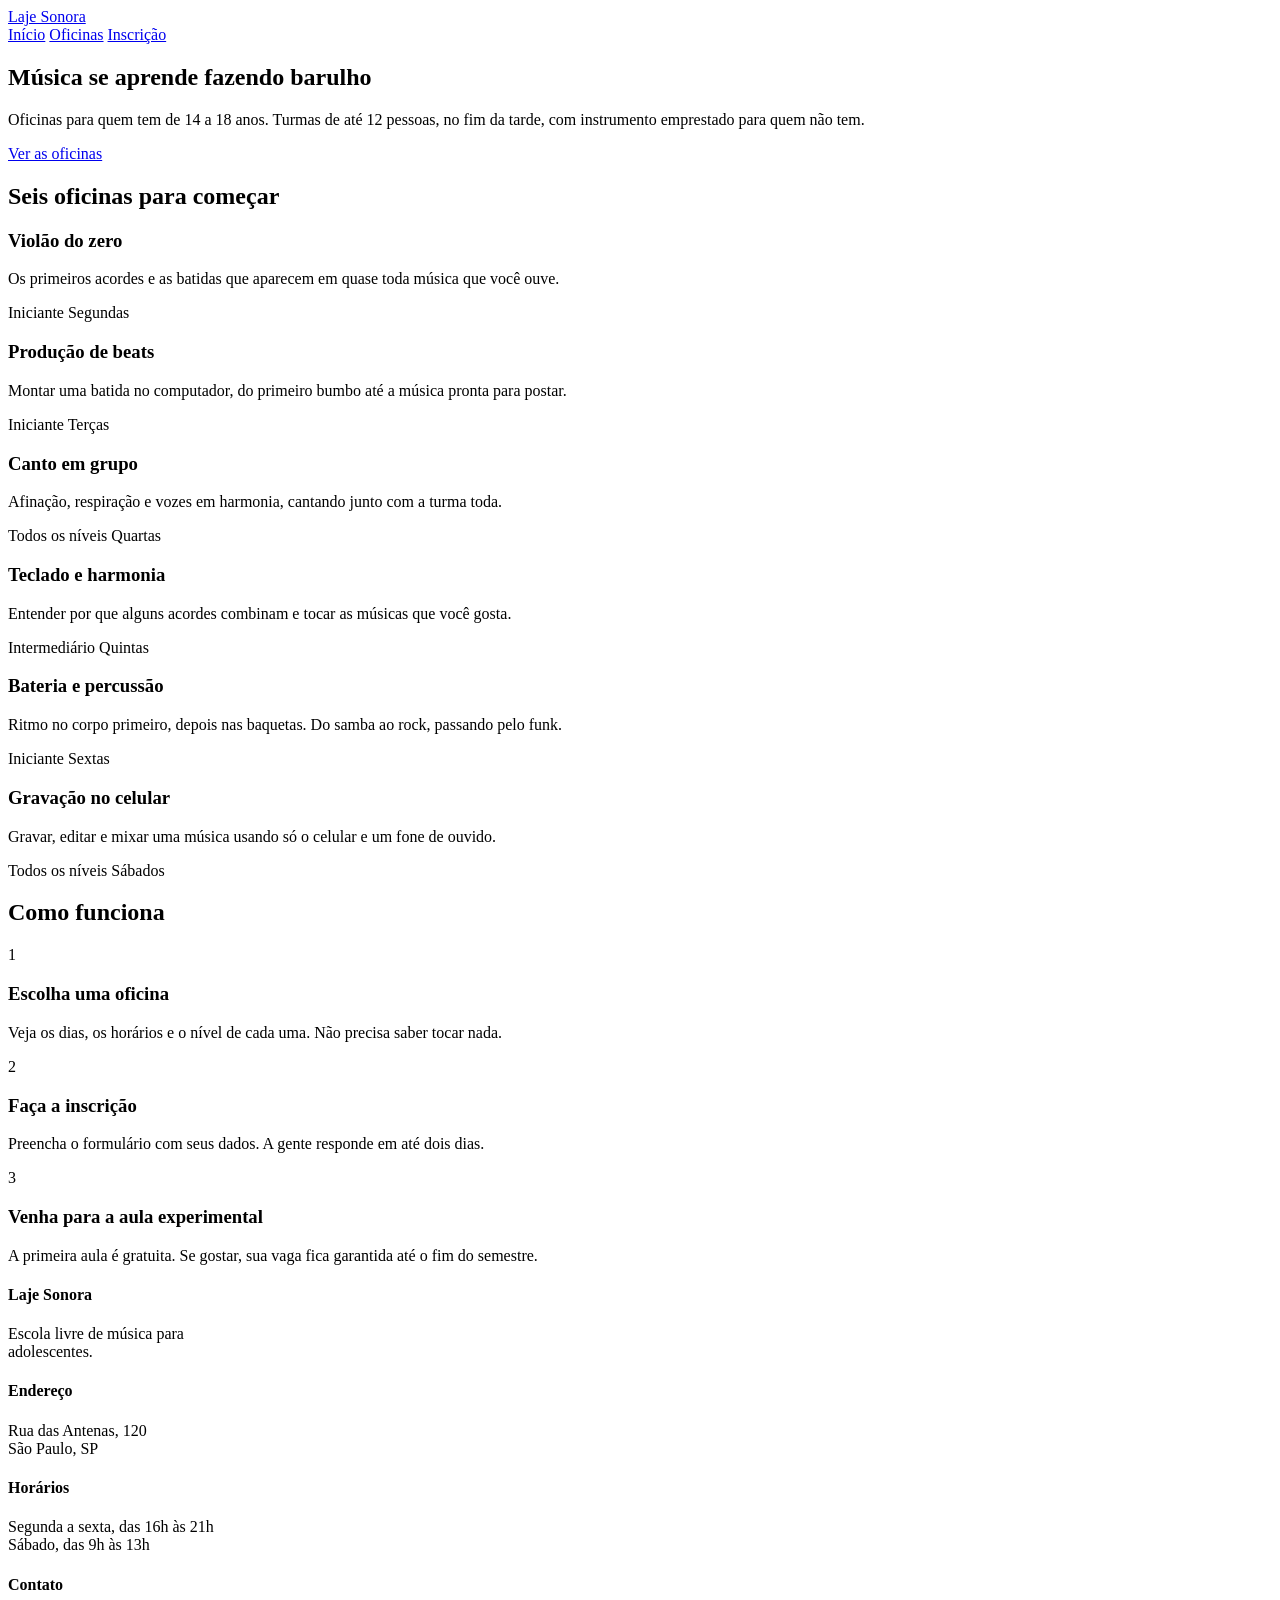
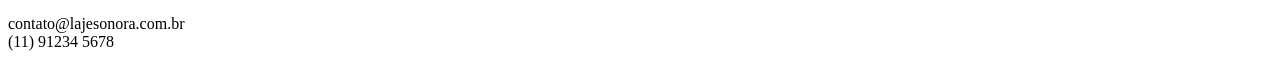
==== index.html @ 954a0656 "Initial commit" ====
<!DOCTYPE html>
<html lang="pt-BR">
<head>
    <meta charset="UTF-8">
    <meta name="viewport" content="width=device-width, initial-scale=1.0">
    <link rel="preconnect" href="https://fonts.googleapis.com">
    <link rel="preconnect" href="https://fonts.gstatic.com" crossorigin>
    <link href="https://fonts.googleapis.com/css2?family=Archivo:ital,wght@0,100..900;1,100..900&family=Big+Shoulders:opsz,wght@10..72,100..900&display=swap" rel="stylesheet">
    <link rel="stylesheet" href="./index.css">
    <title>Laje Sonora | Início</title>
</head>
<body>
    <header class="conteudo topo">
        <a href="index.html" class="logo">Laje Sonora</a>
        <nav class="menu">
            <a href="index.html" class="atual">Início</a>
            <a href="oficinas.html">Oficinas</a>
            <a href="inscricao.html">Inscrição</a>
        </nav>
    </header>

    <main>
        <section class="conteudo cartazes">
            <div class="cartaz cartaz-principal">
                <h1>Música se aprende fazendo barulho</h1>
            </div>
            <div class="cartaz cartaz-lateral">
                <p>Oficinas para quem tem de 14 a 18 anos. Turmas de até 12 pessoas, no fim da tarde, com instrumento emprestado para quem não tem.</p>
                <a href="oficinas.html" class="botao">Ver as oficinas</a>
            </div>
        </section>
        <section class="conteudo secao">
            <h2 class="titulo-secao">Seis oficinas para começar</h2>
            <div class="cards">
                <article>
                    <div class="foto foto-azul"></div>

                    <div class="card-texto">
                        <h3>Violão do zero</h3>
                        <p>Os primeiros acordes e as batidas que aparecem em quase toda música que você ouve.</p>
                        <div class="card-info">
                            <span>Iniciante</span>
                            <span>Segundas</span>
                        </div>
                    </div>

                </article>
                <article>
                    <div class="foto foto-amarela"></div>

                    <div class="card-texto">
                        <h3>Produção de beats</h3>
                        <p>Montar uma batida no computador, do primeiro bumbo até a música pronta para postar.</p>
                        <div class="card-info">
                            <span>Iniciante</span>
                            <span>Terças</span>
                        </div>
                    </div>

                </article>
                <article>
                    <div class="foto foto-tinta"></div>

                    <div class="card-texto">
                        <h3>Canto em grupo</h3>
                        <p>Afinação, respiração e vozes em harmonia, cantando junto com a turma toda.</p>
                        <div class="card-info">
                            <span>Todos os níveis</span>
                            <span>Quartas</span>
                        </div>
                    </div>

                </article>
                <article>
                    <div class="foto"></div>

                    <div class="card-texto">
                        <h3>Teclado e harmonia</h3>
                        <p>Entender por que alguns acordes combinam e tocar as músicas que você gosta.</p>
                        <div class="card-info">
                            <span>Intermediário</span>
                            <span>Quintas</span>
                        </div>
                    </div>

                </article>
                <article>
                    <div class="foto foto-azul"></div>

                    <div class="card-texto">
                        <h3>Bateria e percussão</h3>
                        <p>Ritmo no corpo primeiro, depois nas baquetas. Do samba ao rock, passando pelo funk.</p>
                        <div class="card-info">
                            <span>Iniciante</span>
                            <span>Sextas</span>
                        </div>
                    </div>

                </article>
                <article>
                    <div class="foto foto-amarela"></div>

                    <div class="card-texto">
                        <h3>Gravação no celular</h3>
                        <p>Gravar, editar e mixar uma música usando só o celular e um fone de ouvido.</p>
                        <div class="card-info">
                            <span>Todos os níveis</span>
                            <span>Sábados</span>
                        </div>
                    </div>

                </article>
                
            </div>
        </section>

        <section class="conteudo secao">
            <h2 class="titulo-secao">Como funciona</h2>
            
            <div class="passos">
                <div class="passo">
                    <p class="passo-numero">1</p>
                    <h3>Escolha uma oficina</h3>
                    <p>Veja os dias, os horários e o nível de cada uma. Não precisa saber tocar nada.</p>
                </div>
                <div class="passo">
                    <p class="passo-numero">2</p>
                    <h3>Faça a inscrição</h3>
                    <p>Preencha o formulário com seus dados. A gente responde em até dois dias.</p>
                </div>
                <div class="passo">
                    <p class="passo-numero">3</p>
                    <h3>Venha para a aula experimental</h3>
                    <p>A primeira aula é gratuita. Se gostar, sua vaga fica garantida até o fim do semestre.</p>
                </div>
            </div>
        </section>
    </main>

    <footer class="rodape">
        <div class="conteudo rodape-colunas">
            <div class="rodape-coluna">
                <h4>Laje Sonora</h4>
                <p>Escola livre de música para <br> adolescentes.</p>
            </div>
            <div class="rodape-coluna">
                <h4>Endereço</h4>
                <p>Rua das Antenas, 120 <br> São Paulo, SP</p>
            </div>
            <div class="rodape-coluna">
                <h4>Horários</h4>
                <p>Segunda a sexta, das 16h às 21h <br> Sábado, das 9h às 13h</p>
            </div>
            <div class="rodape-coluna">
                <h4>Contato</h4>
                <p>contato@lajesonora.com.br <br>(11) 91234 5678</p>
            </div>
        </div>
    </footer>
</body>
</html>
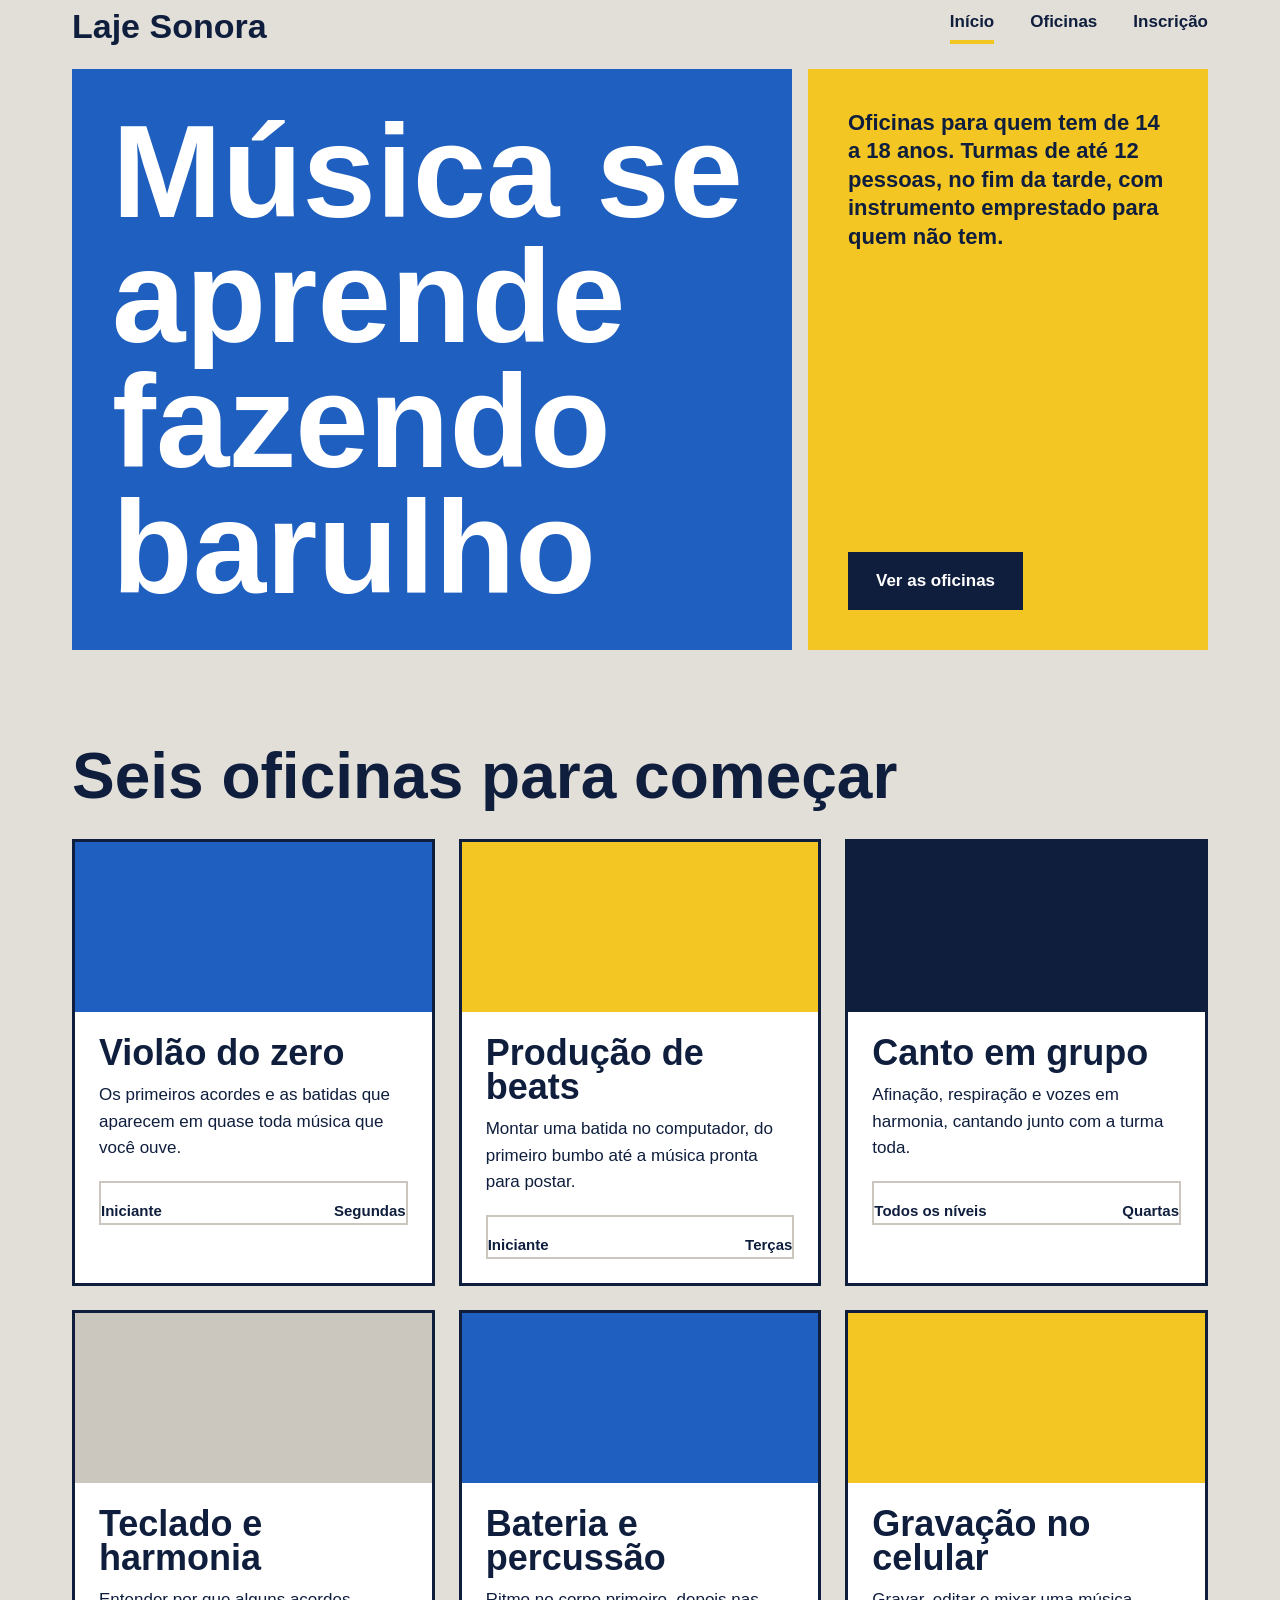
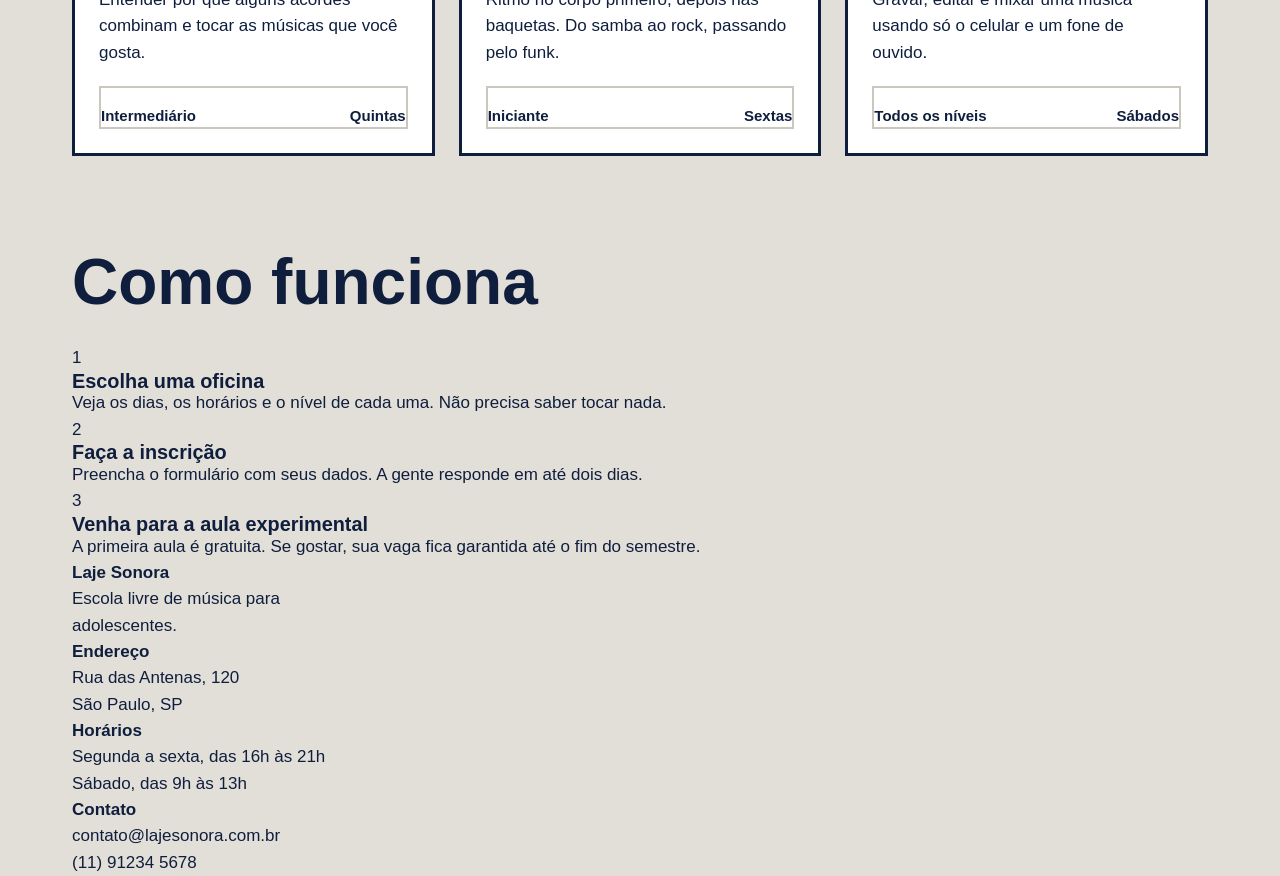
==== commit 0da0a726: "Cards das oficinas" ====
--- a/index.html
+++ b/index.html
@@ -32,7 +32,7 @@
         <section class="conteudo secao">
             <h2 class="titulo-secao">Seis oficinas para começar</h2>
             <div class="cards">
-                <article>
+                <article class="card">
                     <div class="foto foto-azul"></div>
 
                     <div class="card-texto">
@@ -45,7 +45,7 @@
                     </div>
 
                 </article>
-                <article>
+                <article class="card">
                     <div class="foto foto-amarela"></div>
 
                     <div class="card-texto">
@@ -58,7 +58,7 @@
                     </div>
 
                 </article>
-                <article>
+                <article class="card">
                     <div class="foto foto-tinta"></div>
 
                     <div class="card-texto">
@@ -71,7 +71,7 @@
                     </div>
 
                 </article>
-                <article>
+                <article class="card">
                     <div class="foto"></div>
 
                     <div class="card-texto">
@@ -84,7 +84,7 @@
                     </div>
 
                 </article>
-                <article>
+                <article class="card">
                     <div class="foto foto-azul"></div>
 
                     <div class="card-texto">
@@ -97,7 +97,7 @@
                     </div>
 
                 </article>
-                <article>
+                <article class="card">
                     <div class="foto foto-amarela"></div>
 
                     <div class="card-texto">
--- a/index.css
+++ b/index.css
@@ -0,0 +1,192 @@
+*{
+    margin: 0;
+    padding: 0;
+    box-sizing: border-box;
+}
+
+:root{
+    --concreto: #E2DFD8;
+
+    --concreto-escuro: #CBC7BE;
+
+    --tinta: #0F1E3D;
+
+    --caixa-dagua: #1F5FBF;
+
+    --fita: #F3C623;
+
+    --branco: #FFFFFF;
+
+    --fonte-cartaz: "Big Shoulders", "Arial Narrow", sans-serif;
+
+    --fonte-texto: "Archivo", Arial, sans-serif;
+}
+
+body{
+    background-color: var(--concreto);
+    color: var(--tinta);
+    font-family: var(--fonte-texto);
+    font-size: 17px;
+    line-height: 1.55;
+}
+
+a{
+    color: inherit;
+}
+
+h1, h2, h3{
+    font-family: var(--fonte-cartaz);
+    font-weight: 900;
+    line-height: 0.95;
+}
+
+.conteudo{
+    max-width: 1200px;
+    margin-inline: auto;
+    padding-inline: 32px;
+}
+
+.topo{
+    padding-block: 28x;
+    display: flex;
+    justify-content: space-between;
+    align-items: center;
+}
+
+.logo{
+    font-family: var(--fonte-cartaz);
+    font-size: 34px;
+    font-weight: 900;
+    text-decoration: none;
+}
+
+.menu{
+    display: flex;
+    gap: 36px;
+}
+
+.menu a{
+    font-weight: 600;
+    text-decoration: none;
+    padding-bottom: 4px;
+    border-bottom: 4px solid transparent;
+}
+
+.menu a:hover{
+    border-bottom-color: var(--tinta);
+}
+
+.menu a.atual{
+    border-bottom-color: var(--fita);
+}
+
+.cartazes{
+    margin-top: 16px;
+    display: flex;
+    gap: 16px;
+}
+
+.cartaz{
+    padding: 40px;
+}
+
+.cartaz-principal{
+    background: var(--caixa-dagua);
+    color: var(--branco);
+    flex: 2;
+
+    h1{
+        font-size: 132px;
+        max-height: 9ch;
+    }
+}
+
+.cartaz-lateral{
+    background: var(--fita);
+    flex: 1;
+    display: flex;
+    flex-direction: column;
+    justify-content: space-between;
+    gap: 32px;
+    align-items: flex-start;
+
+    p{
+        font-size: 22px;
+        font-weight: 600;
+        line-height: 1.3;
+    }
+}
+
+.botao{
+    background: var(--tinta);
+    color: var(--branco);
+    font-weight: 700;
+    text-decoration: none;
+    padding: 16px 28px;
+    border: none;
+    font-family: var(--fonte-texto);
+    cursor: pointer;
+}
+
+.botao:hover{
+    background: var(--caixa-dagua);
+}
+
+.secao{
+    margin-top: 96px;
+}
+
+.titulo-secao{
+    font-size: 64px;
+    margin-bottom: 32px;
+}
+
+.cards{
+    display: flex;
+    flex-wrap: wrap;
+    gap: 24px;
+}
+
+.card{
+    background-color: var(--branco);
+    border: 3px solid var(--tinta);
+    flex: 1 1 340px;
+
+    h3{
+        font-size: 36px;
+        margin-bottom: 12px;
+    }
+}
+
+.card .foto{
+    height: 170px;
+}
+
+.foto{
+    background-color: var(--concreto-escuro);
+}
+
+.foto-azul{
+    background-color: var(--caixa-dagua);
+}
+
+.foto-amarela{
+    background-color: var(--fita);
+}
+.foto-tinta{
+    background-color: var(--tinta);
+}
+
+.card-texto{
+    padding: 24px;
+}
+
+.card-info{
+    margin-top: 20px;
+    padding-top: 16px;
+    border: 2px solid var(--concreto-escuro);
+    font-weight: 600;
+    font-size: 15px;
+    display: flex;
+    justify-content: space-between;
+}
